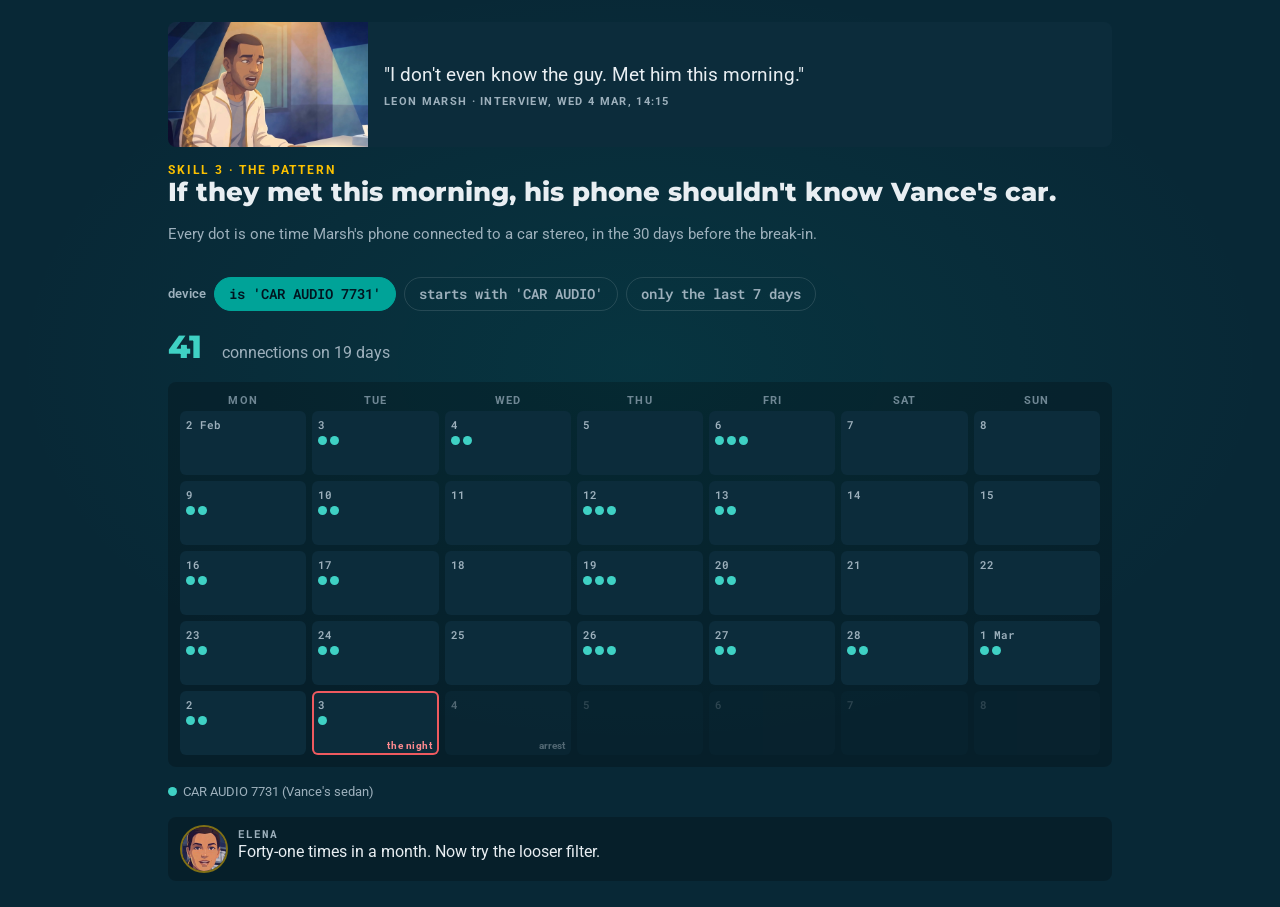
==== halden/calendar/index.html @ 51260b59 "Halden & Co. interactions v1 (fictional demo)" ====
<!doctype html><html lang="en"><head><meta charset="utf-8"><meta name="viewport" content="width=device-width,initial-scale=1"><meta name="robots" content="noindex">
<title>The habit calendar · Halden & Co.</title><link rel="stylesheet" href="../shared/halden.css">
<style>
.claim{display:grid;grid-template-columns:200px minmax(0,1fr);gap:16px;align-items:center;background:var(--card);border-radius:8px;overflow:hidden}
.claim img{width:100%;height:100%;object-fit:cover;aspect-ratio:16/10}
.claim blockquote{margin:0;padding:12px 16px 12px 0;font:400 19px/1.45 var(--fb)}
.claim cite{display:block;font:700 11px var(--fb);letter-spacing:.12em;color:var(--muted);margin-top:6px;font-style:normal;text-transform:uppercase}
@media (max-width:560px){.claim{grid-template-columns:1fr}.claim blockquote{padding:0 16px 14px}}
.chips{display:flex;gap:8px;flex-wrap:wrap;align-items:center}
.chip{border:1px solid var(--line);background:transparent;border-radius:999px;padding:7px 14px;font:600 13.5px var(--fm);cursor:pointer;color:var(--muted)}
.chip[aria-pressed="true"]{background:var(--teal);color:#00141F;border-color:var(--teal)}
.chip.wk[aria-pressed="true"]{background:var(--amber);border-color:var(--amber)}
.cal{background:rgba(0,0,0,.22);border-radius:8px;padding:12px}
.dow,.grid{display:grid;grid-template-columns:repeat(7,minmax(0,1fr));gap:6px}
.dow span{font:700 11px var(--fb);letter-spacing:.1em;color:var(--faint);text-align:center;padding-bottom:4px}
.day{min-height:64px;border-radius:6px;background:var(--card);padding:6px;display:flex;flex-direction:column;gap:4px;position:relative;transition:opacity .2s,box-shadow .2s}
.day .n{font:600 11px var(--fm);color:var(--muted)}
.day .dots{display:flex;flex-wrap:wrap;gap:3px}
.dot{width:9px;height:9px;border-radius:50%;background:var(--teal-hi)}
.dot.other{background:#C08BFF}
.day.out{opacity:.25}
.day.night{box-shadow:inset 0 0 0 2px var(--red)}
.day.night::after{content:"the night";position:absolute;right:6px;bottom:4px;font:700 9.5px var(--fb);color:#FF8A8F;letter-spacing:.06em}
.day.arrest::after{content:"arrest";position:absolute;right:6px;bottom:4px;font:700 9.5px var(--fb);color:var(--muted)}
.cal.wk .day:not(.wk){opacity:.18}.cal.wk .day.wk{box-shadow:inset 0 0 0 2px var(--amber)}
.stat{display:flex;gap:20px;flex-wrap:wrap;align-items:baseline}
.stat b{font:800 32px var(--fd);color:var(--teal-hi)}.stat span{color:var(--muted)}
.legend{display:flex;gap:16px;font-size:12.5px;color:var(--muted);flex-wrap:wrap}.legend i{display:inline-block;width:9px;height:9px;border-radius:50%;margin-right:6px}
</style></head><body><div class="wrap">
<div class="claim"><img src="../frames/marsh-interview.jpg" alt="Leon Marsh in the interview room"><blockquote>"I don't even know the guy. Met him this morning."<cite>Leon Marsh · interview, Wed 4 Mar, 14:15</cite></blockquote></div>
<div><div class="kicker">Skill 3 · the pattern</div><h1 class="title">If they met this morning, his phone shouldn't know Vance's car.</h1>
<p class="task">Every dot is one time Marsh's phone connected to a car stereo, in the 30 days before the break-in.</p></div>
<div class="chips" role="group" aria-label="Filter"><span style="font:600 13px var(--fb);color:var(--muted)">device</span>
<button class="chip" type="button" id="f-is" aria-pressed="true">is 'CAR AUDIO 7731'</button><button class="chip" type="button" id="f-like" aria-pressed="false">starts with 'CAR AUDIO'</button>
<button class="chip wk" type="button" id="f-wk" aria-pressed="false">only the last 7 days</button></div>
<div class="stat" aria-live="polite"><b id="s-n">41</b><span id="s-t">connections on 19 days</span></div>
<div class="cal" id="cal"><div class="dow"><span>MON</span><span>TUE</span><span>WED</span><span>THU</span><span>FRI</span><span>SAT</span><span>SUN</span></div><div class="grid" id="grid"></div></div>
<div class="legend"><span><i style="background:var(--teal-hi)"></i>CAR AUDIO 7731 (Vance's sedan)</span><span id="lg2" hidden><i style="background:#C08BFF"></i>CAR AUDIO 2290 (another car)</span></div>
<div class="elena" id="elena"><span class="av" aria-hidden="true"></span><div><small>ELENA</small><p>Forty-one times in a month. Now try the looser filter.</p></div></div>
</div>
<script src="../shared/halden.js"></script>
<script>
const D={"2026-02-03": {"CAR AUDIO 7731": 2}, "2026-02-04": {"CAR AUDIO 7731": 2}, "2026-02-06": {"CAR AUDIO 7731": 3}, "2026-02-08": {"CAR AUDIO 2290": 1}, "2026-02-09": {"CAR AUDIO 7731": 2}, "2026-02-10": {"CAR AUDIO 7731": 2}, "2026-02-12": {"CAR AUDIO 7731": 3}, "2026-02-13": {"CAR AUDIO 7731": 2}, "2026-02-15": {"CAR AUDIO 2290": 1}, "2026-02-16": {"CAR AUDIO 7731": 2}, "2026-02-17": {"CAR AUDIO 7731": 2}, "2026-02-19": {"CAR AUDIO 7731": 3}, "2026-02-20": {"CAR AUDIO 7731": 2}, "2026-02-22": {"CAR AUDIO 2290": 1}, "2026-02-23": {"CAR AUDIO 7731": 2}, "2026-02-24": {"CAR AUDIO 7731": 2}, "2026-02-26": {"CAR AUDIO 7731": 3}, "2026-02-27": {"CAR AUDIO 7731": 2}, "2026-02-28": {"CAR AUDIO 7731": 2}, "2026-03-01": {"CAR AUDIO 7731": 2}, "2026-03-02": {"CAR AUDIO 7731": 2}, "2026-03-03": {"CAR AUDIO 7731": 1}, "2026-03-04": {"CAR AUDIO 2290": 1}};
let like=false, wk=false, tried=false, done=false;
const grid=document.getElementById("grid");
function iso(d){ return d.toISOString().slice(0,10); }
const start=new Date(Date.UTC(2026,1,2)); // Mon 2 Feb
for(let i=0;i<35;i++){ const d=new Date(start.getTime()+i*864e5), k=iso(d); const c=document.createElement("div"); c.className="day"; c.dataset.k=k;
  if(k>"2026-03-03") c.classList.add("out"); if(k==="2026-03-03") c.classList.add("night"); if(k==="2026-03-04"){ c.classList.add("arrest"); c.classList.remove("out"); c.style.opacity=".5"; }
  if(k>="2026-02-25"&&k<="2026-03-03") c.classList.add("wk");
  c.innerHTML='<span class="n">'+d.getUTCDate()+(d.getUTCDate()===1||i===0?' '+(d.getUTCMonth()===1?'Feb':'Mar'):'')+'</span><span class="dots"></span>'; grid.append(c); }
function render(){
  let n=0, days=0;
  grid.querySelectorAll(".day").forEach(c=>{ const k=c.dataset.k, v=D[k]||{}, dots=c.querySelector(".dots"); dots.innerHTML=""; let any=false;
    if(k>"2026-03-03") return;
    const a=v["CAR AUDIO 7731"]||0, b=like?(v["CAR AUDIO 2290"]||0):0;
    for(let i=0;i<a;i++) dots.insertAdjacentHTML("beforeend",'<i class="dot"></i>'); for(let i=0;i<b;i++) dots.insertAdjacentHTML("beforeend",'<i class="dot other"></i>');
    c.setAttribute("aria-label",k+": "+(a+b)+" connections");
    if(!wk||(k>="2026-02-25")){ n+=a+b; if(a+b) days++; } });
  document.getElementById("cal").classList.toggle("wk",wk);
  document.getElementById("s-n").textContent=n; document.getElementById("s-t").textContent="connections on "+days+" days"+(wk?" in the last week":"");
  document.getElementById("lg2").hidden=!like;
  document.getElementById("f-is").setAttribute("aria-pressed",!like); document.getElementById("f-like").setAttribute("aria-pressed",like); document.getElementById("f-wk").setAttribute("aria-pressed",wk);
  const E=document.getElementById("elena");
  if(like) HALDEN.say(E,"Forty-four? There's a second car in here. Three Sundays in February. Not today: stick to the question, Vance's car.");
  else if(wk){ HALDEN.say(E,"Forty-one in a month. Twelve in the last week alone. That's a phone that knows that car well. What that means for Marsh is Hale's argument. Ours is the numbers."); if(!done){ done=true; HALDEN.complete("halden-calendar"); } }
  else if(tried) HALDEN.say(E,"Back to Vance's car. Now, could the pattern be old? Look at just the last week.");
}
document.getElementById("f-is").onclick=()=>{ like=false; render(); };
document.getElementById("f-like").onclick=()=>{ like=true; tried=true; wk=false; render(); };
document.getElementById("f-wk").onclick=()=>{ wk=!wk; if(wk) like=false; render(); };
render();
</script></body></html>
---- halden/shared/halden.css ----
@font-face{font-family:"Montserrat";src:url(fonts/Montserrat.woff2) format("woff2");font-weight:100 900;font-display:block}
@font-face{font-family:"Roboto";src:url(fonts/Roboto.woff2) format("woff2");font-weight:100 900;font-display:block}
@font-face{font-family:"Roboto Mono";src:url(fonts/RobotoMono.woff2) format("woff2");font-weight:100 900;font-display:block}
:root{--navy:#001E30;--slate:#082836;--card:#0C2C3B;--card2:#103647;--ink:#E8EEF2;--muted:#9DB0BC;--faint:#6F8794;--line:rgba(255,255,255,.12);
--teal:#00A398;--teal-hi:#3FD1C4;--amber:#FAC000;--red:#EF5A5F;--paper:#E9E4D6;--paper-ink:#1E2328;
--fd:"Montserrat",system-ui,sans-serif;--fb:"Roboto",system-ui,sans-serif;--fm:"Roboto Mono",ui-monospace,monospace;color-scheme:dark}
*{box-sizing:border-box}[hidden]{display:none!important}
html,body{margin:0}
body{background:radial-gradient(70% 60% at 50% 40%,rgba(0,163,152,.10),transparent 70%),var(--slate);color:var(--ink);font:16px/1.5 var(--fb);-webkit-font-smoothing:antialiased}
.wrap{max-width:1000px;margin:0 auto;padding:22px clamp(14px,3vw,28px) 26px;display:flex;flex-direction:column;gap:16px}
h1,h2,h3{font-family:var(--fd);margin:0;text-wrap:balance}
.kicker{font:700 11.5px var(--fb);letter-spacing:.16em;text-transform:uppercase;color:var(--amber)}
.title{font:800 clamp(20px,2.6vw,26px)/1.2 var(--fd)}
.task{color:var(--muted);font-size:15px}
button{font:inherit;color:inherit}
:focus-visible{outline:2px solid var(--teal-hi);outline-offset:2px}
.btn{border:0;border-radius:4px;background:var(--teal);color:#00141F;padding:10px 18px;font:800 13px var(--fb);letter-spacing:.1em;text-transform:uppercase;cursor:pointer}
.btn.ghost{background:transparent;color:var(--ink);box-shadow:inset 0 0 0 2px var(--line)}
.btn[disabled]{opacity:.35;cursor:not-allowed}
.elena{display:flex;gap:12px;align-items:flex-start;background:rgba(0,0,0,.22);border-radius:8px;padding:10px 14px;min-height:62px}
.elena .av{flex:0 0 44px;height:44px;border-radius:50%;background:url(../frames/elena-face.jpg) center/cover;box-shadow:0 0 0 2px rgba(250,192,0,.5)}
.elena small{display:block;font:700 10.5px var(--fm);letter-spacing:.1em;color:var(--muted)}
.elena p{margin:0;font-size:15.5px}
.done{color:var(--teal-hi);font-weight:700}
@media (prefers-reduced-motion:reduce){*{transition:none!important;animation:none!important}}
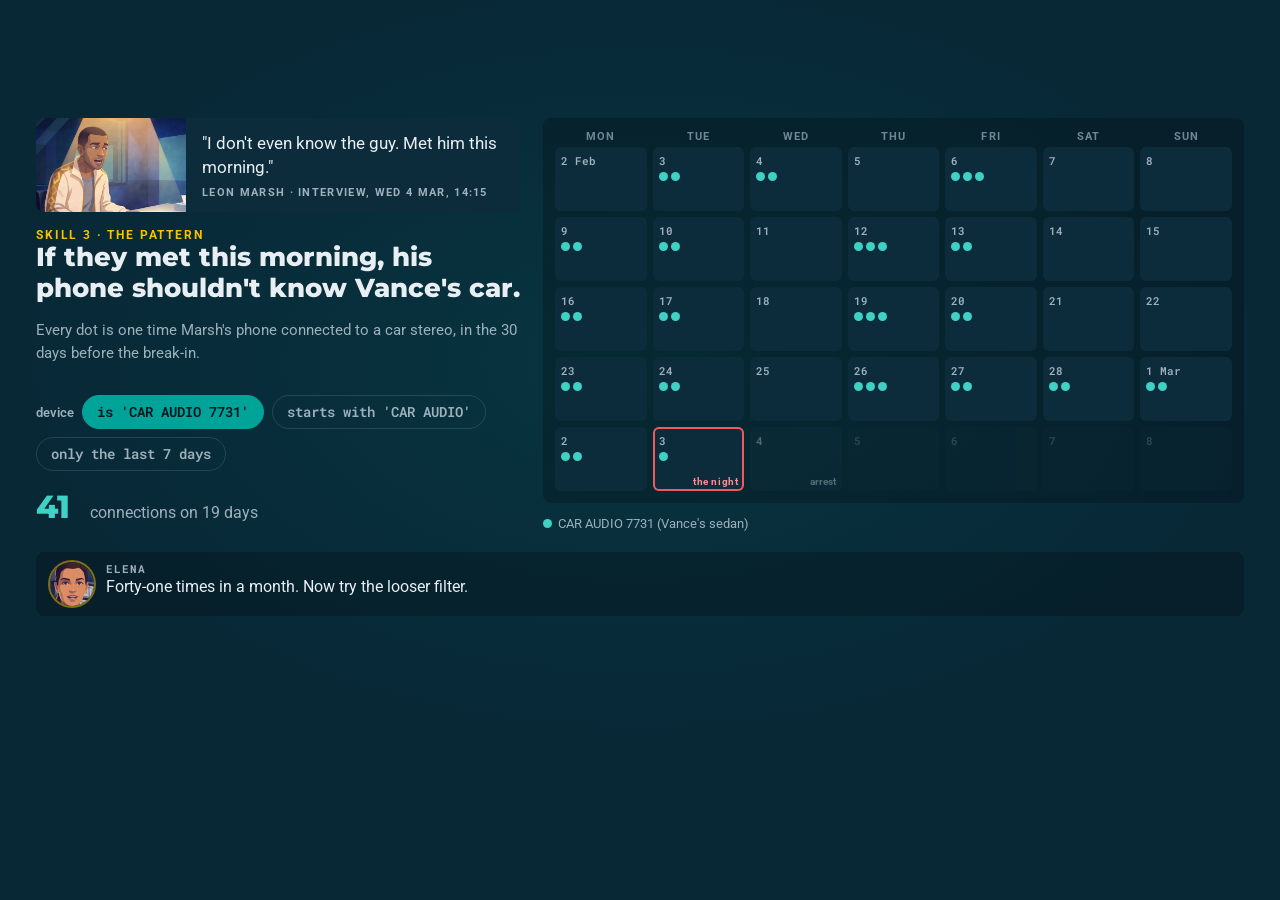
==== commit b0f91470: "Fit interactions to Rise's 16:9 full-width embed window" ====
--- a/halden/calendar/index.html
+++ b/halden/calendar/index.html
@@ -1,9 +1,9 @@
 <!doctype html><html lang="en"><head><meta charset="utf-8"><meta name="viewport" content="width=device-width,initial-scale=1"><meta name="robots" content="noindex">
 <title>The habit calendar · Halden & Co.</title><link rel="stylesheet" href="../shared/halden.css">
 <style>
-.claim{display:grid;grid-template-columns:200px minmax(0,1fr);gap:16px;align-items:center;background:var(--card);border-radius:8px;overflow:hidden}
+.claim{display:grid;grid-template-columns:150px minmax(0,1fr);gap:16px;align-items:center;background:var(--card);border-radius:8px;overflow:hidden}
 .claim img{width:100%;height:100%;object-fit:cover;aspect-ratio:16/10}
-.claim blockquote{margin:0;padding:12px 16px 12px 0;font:400 19px/1.45 var(--fb)}
+.claim blockquote{margin:0;padding:12px 16px 12px 0;font:400 17px/1.45 var(--fb)}
 .claim cite{display:block;font:700 11px var(--fb);letter-spacing:.12em;color:var(--muted);margin-top:6px;font-style:normal;text-transform:uppercase}
 @media (max-width:560px){.claim{grid-template-columns:1fr}.claim blockquote{padding:0 16px 14px}}
 .chips{display:flex;gap:8px;flex-wrap:wrap;align-items:center}
@@ -26,7 +26,7 @@
 .stat{display:flex;gap:20px;flex-wrap:wrap;align-items:baseline}
 .stat b{font:800 32px var(--fd);color:var(--teal-hi)}.stat span{color:var(--muted)}
 .legend{display:flex;gap:16px;font-size:12.5px;color:var(--muted);flex-wrap:wrap}.legend i{display:inline-block;width:9px;height:9px;border-radius:50%;margin-right:6px}
-</style></head><body><div class="wrap">
+</style></head><body><div class="wrap" data-stage><div class="cols" style="grid-template-columns:minmax(0,.9fr) minmax(0,1.3fr)"><div style="display:flex;flex-direction:column;gap:16px">
 <div class="claim"><img src="../frames/marsh-interview.jpg" alt="Leon Marsh in the interview room"><blockquote>"I don't even know the guy. Met him this morning."<cite>Leon Marsh · interview, Wed 4 Mar, 14:15</cite></blockquote></div>
 <div><div class="kicker">Skill 3 · the pattern</div><h1 class="title">If they met this morning, his phone shouldn't know Vance's car.</h1>
 <p class="task">Every dot is one time Marsh's phone connected to a car stereo, in the 30 days before the break-in.</p></div>
@@ -34,11 +34,11 @@
 <button class="chip" type="button" id="f-is" aria-pressed="true">is 'CAR AUDIO 7731'</button><button class="chip" type="button" id="f-like" aria-pressed="false">starts with 'CAR AUDIO'</button>
 <button class="chip wk" type="button" id="f-wk" aria-pressed="false">only the last 7 days</button></div>
 <div class="stat" aria-live="polite"><b id="s-n">41</b><span id="s-t">connections on 19 days</span></div>
-<div class="cal" id="cal"><div class="dow"><span>MON</span><span>TUE</span><span>WED</span><span>THU</span><span>FRI</span><span>SAT</span><span>SUN</span></div><div class="grid" id="grid"></div></div>
+</div><div style="display:flex;flex-direction:column;gap:12px"><div class="cal" id="cal"><div class="dow"><span>MON</span><span>TUE</span><span>WED</span><span>THU</span><span>FRI</span><span>SAT</span><span>SUN</span></div><div class="grid" id="grid"></div></div>
 <div class="legend"><span><i style="background:var(--teal-hi)"></i>CAR AUDIO 7731 (Vance's sedan)</span><span id="lg2" hidden><i style="background:#C08BFF"></i>CAR AUDIO 2290 (another car)</span></div>
-<div class="elena" id="elena"><span class="av" aria-hidden="true"></span><div><small>ELENA</small><p>Forty-one times in a month. Now try the looser filter.</p></div></div>
+</div></div><div class="elena" id="elena"><span class="av" aria-hidden="true"></span><div><small>ELENA</small><p>Forty-one times in a month. Now try the looser filter.</p></div></div>
 </div>
-<script src="../shared/halden.js"></script>
+<script src="../shared/halden.js"></script><script src="../shared/fit.js"></script>
 <script>
 const D={"2026-02-03": {"CAR AUDIO 7731": 2}, "2026-02-04": {"CAR AUDIO 7731": 2}, "2026-02-06": {"CAR AUDIO 7731": 3}, "2026-02-08": {"CAR AUDIO 2290": 1}, "2026-02-09": {"CAR AUDIO 7731": 2}, "2026-02-10": {"CAR AUDIO 7731": 2}, "2026-02-12": {"CAR AUDIO 7731": 3}, "2026-02-13": {"CAR AUDIO 7731": 2}, "2026-02-15": {"CAR AUDIO 2290": 1}, "2026-02-16": {"CAR AUDIO 7731": 2}, "2026-02-17": {"CAR AUDIO 7731": 2}, "2026-02-19": {"CAR AUDIO 7731": 3}, "2026-02-20": {"CAR AUDIO 7731": 2}, "2026-02-22": {"CAR AUDIO 2290": 1}, "2026-02-23": {"CAR AUDIO 7731": 2}, "2026-02-24": {"CAR AUDIO 7731": 2}, "2026-02-26": {"CAR AUDIO 7731": 3}, "2026-02-27": {"CAR AUDIO 7731": 2}, "2026-02-28": {"CAR AUDIO 7731": 2}, "2026-03-01": {"CAR AUDIO 7731": 2}, "2026-03-02": {"CAR AUDIO 7731": 2}, "2026-03-03": {"CAR AUDIO 7731": 1}, "2026-03-04": {"CAR AUDIO 2290": 1}};
 let like=false, wk=false, tried=false, done=false;
--- a/halden/shared/halden.css
+++ b/halden/shared/halden.css
@@ -23,3 +23,7 @@
 .elena p{margin:0;font-size:15.5px}
 .done{color:var(--teal-hi);font-weight:700}
 @media (prefers-reduced-motion:reduce){*{transition:none!important;animation:none!important}}
+html.fitted,html.fitted body{overflow:hidden;height:100%}
+html.fitted .wrap{padding:28px 36px;gap:18px}
+.cols{display:grid;gap:22px;align-items:start}
+@media (max-width:639px){.cols{grid-template-columns:1fr!important}}
